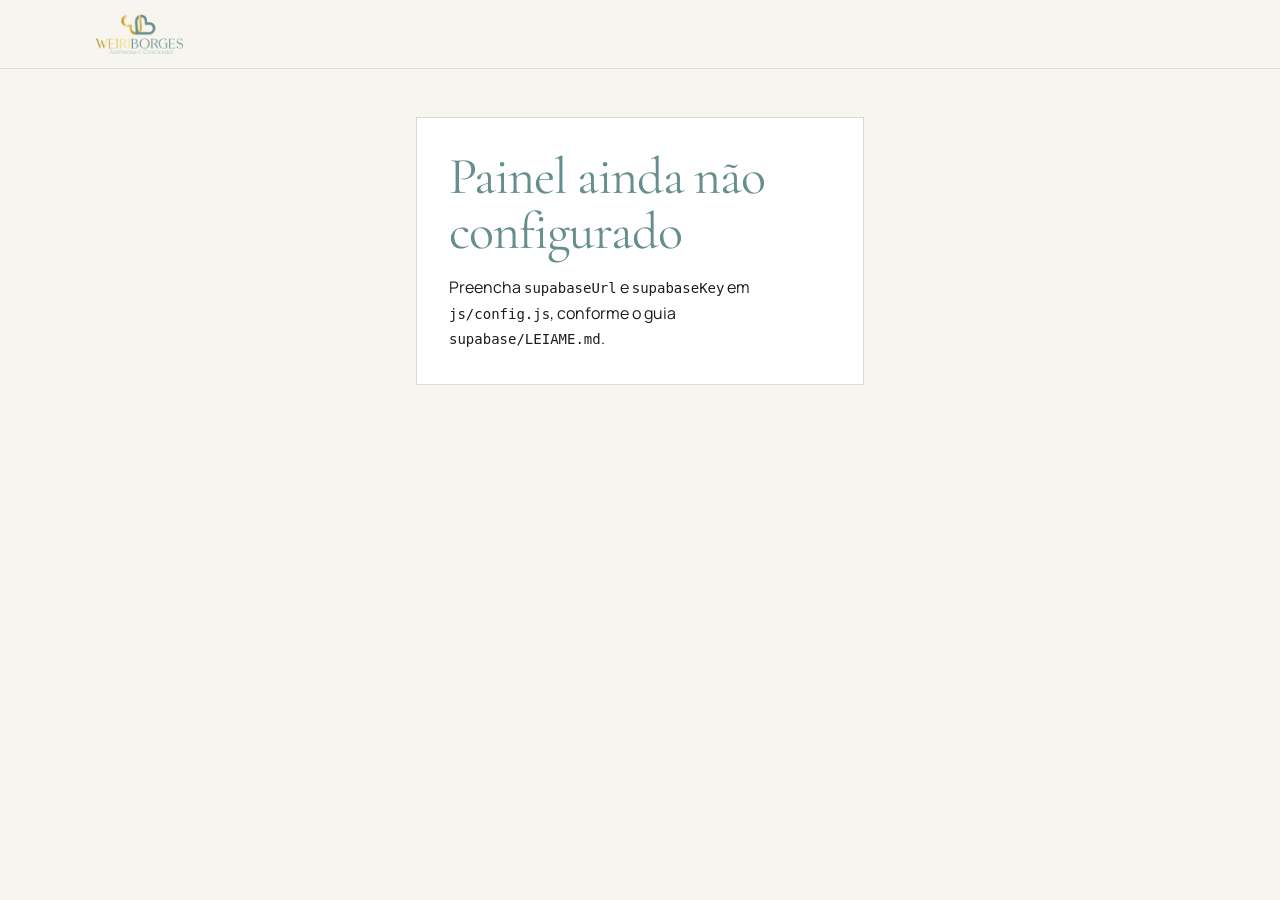
==== admin/index.html @ 5cbb39d7 "Logos e fotos definitivas, WhatsApp, destaque Ao vivo e painel /admin/ - Logotipos e fotografias def" ====
<!doctype html>
<html lang="pt-BR">
  <head>
    <meta charset="utf-8">
    <meta name="viewport" content="width=device-width, initial-scale=1">
    <meta http-equiv="Content-Security-Policy" content="default-src 'none'; script-src 'self'; style-src 'self'; img-src 'self'; font-src 'self'; connect-src https://*.supabase.co; object-src 'none'; base-uri 'none'; form-action 'none'">
    <meta name="robots" content="noindex, nofollow">
    <meta name="referrer" content="no-referrer">
    <meta name="theme-color" content="#668E8D">
    <title>Painel | Weiri Borges</title>
    <link rel="icon" href="../assets/icons/favicon.svg" type="image/svg+xml" sizes="any">
    <link rel="stylesheet" href="admin.css">
    <script src="../js/config.js" defer></script>
    <script src="vendor/supabase-js-2.117.2.min.js" defer></script>
    <script src="admin.js" defer></script>
  </head>
  <body>
    <a class="skip-link" href="#conteudo">Pular para o conteúdo</a>
    <header class="admin-header">
      <div class="admin-container admin-header__layout">
        <a class="admin-brand" href="../" aria-label="Ir para o site Weiri Borges">
          <img src="../assets/images/web/logo1.png" width="393" height="180" alt="" decoding="async">
        </a>
        <div class="admin-account" hidden>
          <span class="admin-account__email" id="admin-email"></span>
          <button class="admin-link-button" type="button" id="botao-sair">Sair</button>
        </div>
      </div>
    </header>

    <main id="conteudo" class="admin-container admin-main" tabindex="-1">
      <noscript><p class="admin-card">Ative o JavaScript para usar o painel.</p></noscript>

      <section class="admin-view" data-view="loading" aria-label="Carregando">
        <p class="admin-loading"><span class="admin-spinner" aria-hidden="true"></span>Carregando…</p>
      </section>

      <section class="admin-view admin-card admin-card--narrow" data-view="config" aria-labelledby="config-titulo" hidden>
        <h1 id="config-titulo">Painel ainda não configurado</h1>
        <p>Preencha <code>supabaseUrl</code> e <code>supabaseKey</code> em <code>js/config.js</code>, conforme o guia <code>supabase/LEIAME.md</code>.</p>
      </section>

      <section class="admin-view admin-card admin-card--narrow" data-view="signup" aria-labelledby="cadastro-titulo" hidden>
        <p class="admin-eyebrow">Primeiro acesso</p>
        <h1 id="cadastro-titulo">Criar cadastro</h1>
        <p class="admin-hint">Este cadastro é feito uma única vez e será a conta administradora do site. Depois dele, o painel passa a pedir apenas o login.</p>
        <form id="form-cadastro" class="admin-form" novalidate>
          <div class="admin-field">
            <label for="cadastro-email">E-mail</label>
            <input id="cadastro-email" name="email" type="email" autocomplete="username" inputmode="email" required maxlength="254" aria-describedby="cadastro-email-erro">
            <p class="admin-error" id="cadastro-email-erro"></p>
          </div>
          <div class="admin-field">
            <label for="cadastro-senha">Senha</label>
            <div class="admin-password">
              <input id="cadastro-senha" name="password" type="password" autocomplete="new-password" required minlength="8" maxlength="72" aria-describedby="cadastro-senha-ajuda cadastro-senha-erro">
              <button class="admin-link-button" type="button" data-toggle-password="cadastro-senha" aria-controls="cadastro-senha" aria-pressed="false">Mostrar</button>
            </div>
            <p class="admin-hint" id="cadastro-senha-ajuda">Mínimo de 8 caracteres.</p>
            <p class="admin-error" id="cadastro-senha-erro"></p>
          </div>
          <div class="admin-field">
            <label for="cadastro-confirmar">Confirmar senha</label>
            <input id="cadastro-confirmar" name="confirm" type="password" autocomplete="new-password" required maxlength="72" aria-describedby="cadastro-confirmar-erro">
            <p class="admin-error" id="cadastro-confirmar-erro"></p>
          </div>
          <button class="admin-button" type="submit">Criar cadastro</button>
          <p class="admin-status" id="cadastro-status" role="status" aria-live="polite"></p>
        </form>
      </section>

      <section class="admin-view admin-card admin-card--narrow" data-view="login" aria-labelledby="login-titulo" hidden>
        <p class="admin-eyebrow">Painel administrativo</p>
        <h1 id="login-titulo">Entrar</h1>
        <form id="form-login" class="admin-form" novalidate>
          <div class="admin-field">
            <label for="login-email">E-mail</label>
            <input id="login-email" name="email" type="email" autocomplete="username" inputmode="email" required maxlength="254">
          </div>
          <div class="admin-field">
            <label for="login-senha">Senha</label>
            <div class="admin-password">
              <input id="login-senha" name="password" type="password" autocomplete="current-password" required maxlength="200">
              <button class="admin-link-button" type="button" data-toggle-password="login-senha" aria-controls="login-senha" aria-pressed="false">Mostrar</button>
            </div>
          </div>
          <button class="admin-button" type="submit">Entrar</button>
          <p class="admin-status" id="login-status" role="status" aria-live="polite"></p>
        </form>
      </section>

      <section class="admin-view admin-card admin-card--narrow" data-view="denied" aria-labelledby="negado-titulo" hidden>
        <h1 id="negado-titulo">Acesso não autorizado</h1>
        <p>Esta conta entrou corretamente, mas não tem permissão para editar o site.</p>
        <button class="admin-button admin-button--ghost" type="button" data-sign-out>Sair e usar outra conta</button>
      </section>

      <section class="admin-view" data-view="panel" aria-labelledby="painel-titulo" hidden>
        <div class="admin-intro">
          <p class="admin-eyebrow">Banner principal</p>
          <h1 id="painel-titulo" tabindex="-1">Transmissão ao vivo</h1>
        </div>

        <div class="admin-card admin-summary" aria-live="polite">
          <div>
            <p class="admin-pill" id="situacao" data-active="false"><span class="admin-pill__dot" aria-hidden="true"></span><span id="situacao-texto">Fora do ar</span></p>
            <p class="admin-summary__meta" id="atualizado-em"></p>
          </div>
          <button class="admin-button" type="button" id="botao-alternar">Publicar agora</button>
        </div>

        <div class="admin-grid">
          <form id="form-live" class="admin-card admin-form" novalidate aria-labelledby="form-live-titulo">
            <h2 id="form-live-titulo">Dados da transmissão</h2>
            <div class="admin-field">
              <label for="live-titulo">Título <span aria-hidden="true">*</span></label>
              <input id="live-titulo" name="title" type="text" maxlength="80" autocomplete="off" required aria-describedby="live-titulo-ajuda live-titulo-erro">
              <p class="admin-hint" id="live-titulo-ajuda">Ex.: Cerimônia de casamento. Até 80 caracteres.</p>
              <p class="admin-error" id="live-titulo-erro"></p>
            </div>
            <div class="admin-field">
              <label for="live-descricao">Descrição curta</label>
              <textarea id="live-descricao" name="description" rows="3" maxlength="200" autocomplete="off" aria-describedby="live-descricao-ajuda live-descricao-erro"></textarea>
              <p class="admin-hint" id="live-descricao-ajuda">Ex.: Acompanhe esse momento especial ao vivo. Até 200 caracteres.</p>
              <p class="admin-error" id="live-descricao-erro"></p>
            </div>
            <div class="admin-field">
              <label for="live-url">Link da transmissão <span aria-hidden="true">*</span></label>
              <input id="live-url" name="url" type="url" inputmode="url" maxlength="500" autocomplete="off" spellcheck="false" placeholder="https://www.youtube.com/live/..." required aria-describedby="live-url-ajuda live-url-erro">
              <p class="admin-hint" id="live-url-ajuda">Cole o link do YouTube, Instagram ou outra plataforma. Precisa começar com https://</p>
              <p class="admin-error" id="live-url-erro"></p>
            </div>
            <div class="admin-field">
              <label for="live-botao">Texto do botão <span aria-hidden="true">*</span></label>
              <input id="live-botao" name="button_text" type="text" maxlength="40" autocomplete="off" required aria-describedby="live-botao-ajuda live-botao-erro">
              <p class="admin-hint" id="live-botao-ajuda">Ex.: Assistir à cerimônia. Até 40 caracteres.</p>
              <p class="admin-error" id="live-botao-erro"></p>
            </div>
            <div class="admin-switch">
              <input id="live-ativa" name="is_active" type="checkbox" role="switch" aria-describedby="live-ativa-ajuda">
              <label for="live-ativa">Exibir no site</label>
              <p class="admin-hint" id="live-ativa-ajuda">Ligado: o destaque aparece no banner após salvar. Desligado: fica oculto.</p>
            </div>
            <div class="admin-actions">
              <button class="admin-button" type="submit" id="botao-salvar">Salvar alterações</button>
              <p class="admin-dirty" id="aviso-alteracoes" hidden>Há alterações não salvas.</p>
            </div>
          </form>

          <div class="admin-preview">
            <h2 class="admin-preview__title">Prévia no banner</h2>
            <p class="admin-hint" id="previa-aviso"></p>
            <div class="admin-preview__stage">
              <aside class="hero-live" aria-label="Prévia da transmissão ao vivo">
                <p class="hero-live__badge"><span class="hero-live__dot" aria-hidden="true"></span>Ao vivo</p>
                <div class="hero-live__body">
                  <p class="hero-live__title" id="previa-titulo"></p>
                  <p class="hero-live__text" id="previa-descricao"></p>
                </div>
                <a class="hero-live__link" id="previa-link" target="_blank" rel="noopener noreferrer"><span id="previa-botao"></span> <span aria-hidden="true">↗</span><span class="visually-hidden"> (abre em nova aba)</span></a>
              </aside>
            </div>
            <a class="admin-link" href="../" target="_blank" rel="noopener">Ver o site <span aria-hidden="true">↗</span><span class="visually-hidden"> (abre em nova aba)</span></a>
          </div>
        </div>
      </section>

      <p class="admin-status admin-status--global" id="admin-status" role="status" aria-live="polite"></p>
    </main>
  </body>
</html>
---- admin/admin.css ----
/* Painel administrativo — mesma identidade do site (fontes, cores e dourado). */
@font-face { font-family: "Cormorant Garamond"; src: url("../assets/fonts/cormorant-regular.ttf") format("truetype"); font-weight: 400; font-style: normal; font-display: swap; }
@font-face { font-family: "Cormorant Garamond"; src: url("../assets/fonts/cormorant-italic.ttf") format("truetype"); font-weight: 400; font-style: italic; font-display: swap; }
@font-face { font-family: "Manrope"; src: url("../assets/fonts/manrope-regular.ttf") format("truetype"); font-weight: 400 500; font-style: normal; font-display: swap; }
@font-face { font-family: "Manrope"; src: url("../assets/fonts/manrope-semibold.ttf") format("truetype"); font-weight: 600 700; font-style: normal; font-display: swap; }

:root {
  color-scheme: light;
  --color-brand: #668e8d;
  --color-background: #f7f5f0;
  --color-text: #1d1d1b;
  --color-white: #ffffff;
  --color-muted: #595953;
  --color-action: #365958;
  --color-border: #dedbd3;
  --color-error: #922f2f;
  --gold: #d3b47f;
  --font-body: "Manrope", system-ui, -apple-system, BlinkMacSystemFont, "Segoe UI", sans-serif;
  --font-heading: "Cormorant Garamond", Georgia, "Times New Roman", serif;
  --gutter: 1rem;
  --radius: 0.25rem;
  --transition: 160ms ease;
}

*, *::before, *::after { box-sizing: border-box; }
body, h1, h2, p { margin: 0; }
[hidden] { display: none !important; }
img { display: block; max-width: 100%; height: auto; }
button, input, textarea { font: inherit; }
button { cursor: pointer; }
body {
  min-height: 100vh;
  min-height: 100svh;
  background: var(--color-background);
  color: var(--color-text);
  font-family: var(--font-body);
  font-size: 1rem;
  line-height: 1.6;
  overflow-wrap: break-word;
  overflow-x: clip;
}
h1, h2 { color: var(--color-brand); font-family: var(--font-heading); font-weight: 400; line-height: 1.05; letter-spacing: -0.02em; }
h1 { font-size: clamp(2.25rem, 1.5rem + 3vw, 3.25rem); }
h1:focus { outline: none; }
h2 { font-size: clamp(1.5rem, 1.2rem + 1vw, 1.875rem); }
a { color: var(--color-action); text-underline-offset: 0.2em; }
code { font-size: 0.875em; overflow-wrap: anywhere; }
:focus-visible { outline: 3px solid var(--color-action); outline-offset: 3px; }
.visually-hidden { position: absolute; width: 1px; height: 1px; padding: 0; margin: -1px; overflow: hidden; clip-path: inset(50%); white-space: nowrap; border: 0; }
.skip-link { position: absolute; z-index: 10; top: 1rem; left: 1rem; padding: 0.75rem 1rem; background: var(--color-white); transform: translateY(calc(-100% - 2rem)); }
.skip-link:focus { transform: none; }

.admin-container { width: min(68rem, calc(100% - 2 * var(--gutter))); margin-inline: auto; }
.admin-header { border-bottom: 1px solid var(--color-border); background: rgba(247, 245, 240, 0.96); }
.admin-header__layout { display: flex; align-items: center; justify-content: space-between; gap: 1rem; min-height: 4.25rem; padding-block: 0.625rem; }
.admin-brand { display: inline-flex; align-items: center; min-height: 2.75rem; }
.admin-brand img { width: auto; height: 2.5rem; max-width: 48vw; object-fit: contain; object-position: left center; }
.admin-account { display: flex; align-items: center; gap: 0.75rem; min-width: 0; font-size: 0.8125rem; }
.admin-account__email { min-width: 0; overflow: hidden; color: var(--color-muted); text-overflow: ellipsis; white-space: nowrap; }
.admin-main { padding-block: clamp(1.5rem, 4vw, 3rem) 4rem; }

.admin-card { padding: clamp(1.25rem, 4vw, 2rem); border: 1px solid var(--color-border); background: var(--color-white); }
.admin-card--narrow { max-width: 28rem; margin-inline: auto; }
.admin-card > * + * { margin-block-start: 1rem; }
.admin-eyebrow { color: var(--color-action); font-size: 0.6875rem; font-weight: 600; letter-spacing: 0.22em; text-transform: uppercase; }
.admin-eyebrow + h1 { margin-block-start: 0.375rem; }
.admin-intro { margin-block-end: 1.5rem; }

.admin-loading { display: flex; align-items: center; justify-content: center; gap: 0.75rem; padding-block: 4rem; color: var(--color-muted); }
.admin-spinner { width: 1.125rem; height: 1.125rem; border: 2px solid var(--color-border); border-top-color: var(--color-brand); border-radius: 50%; animation: admin-spin 800ms linear infinite; }
@keyframes admin-spin { to { transform: rotate(360deg); } }

/* Formulários */
.admin-form { display: grid; gap: 1.25rem; }
.admin-form > * + * { margin-block-start: 0; }
.admin-field { display: grid; gap: 0.375rem; min-width: 0; }
.admin-field label, .admin-switch label { font-size: 0.875rem; font-weight: 600; }
.admin-field input, .admin-field textarea {
  width: 100%;
  min-width: 0;
  min-height: 3rem;
  padding: 0.75rem;
  border: 1px solid #76766f;
  border-radius: var(--radius);
  background: var(--color-white);
  color: var(--color-text);
  font-size: 1rem; /* 16px evita zoom automático no iPhone. */
}
.admin-field textarea { resize: vertical; min-height: 5.5rem; }
.admin-field [aria-invalid="true"] { border-color: var(--color-error); }
.admin-hint { color: var(--color-muted); font-size: 0.8125rem; }
.admin-error { color: var(--color-error); font-size: 0.8125rem; }
.admin-error:empty { display: none; }
.admin-password { position: relative; }
.admin-password input { padding-inline-end: 5.5rem; }
.admin-password .admin-link-button { position: absolute; top: 50%; right: 0.25rem; transform: translateY(-50%); }

.admin-switch { display: grid; grid-template-columns: auto minmax(0, 1fr); align-items: center; column-gap: 0.875rem; row-gap: 0.25rem; padding: 1rem; border: 1px solid var(--color-border); background: var(--color-background); }
.admin-switch .admin-hint { grid-column: 1 / -1; }
.admin-switch input { appearance: none; position: relative; width: 3rem; height: 1.75rem; margin: 0; border: 1px solid #76766f; border-radius: 999px; background: #e9e6df; cursor: pointer; transition: background-color var(--transition), border-color var(--transition); }
.admin-switch input::before { content: ""; position: absolute; top: 0.1875rem; left: 0.1875rem; width: 1.25rem; height: 1.25rem; border-radius: 50%; background: var(--color-white); box-shadow: 0 1px 2px rgba(0, 0, 0, 0.25); transition: transform var(--transition); }
.admin-switch input:checked { border-color: var(--color-action); background: var(--color-action); }
.admin-switch input:checked::before { transform: translateX(1.25rem); }
.admin-switch label { cursor: pointer; }

/* Botões */
.admin-button {
  display: inline-flex;
  align-items: center;
  justify-content: center;
  min-height: 3rem;
  padding: 0.75rem 1.5rem;
  border: 1px solid var(--color-action);
  border-radius: var(--radius);
  background: var(--color-action);
  color: var(--color-white);
  font-size: 0.75rem;
  font-weight: 600;
  letter-spacing: 0.12em;
  text-transform: uppercase;
  transition: background-color var(--transition), color var(--transition);
}
.admin-button:hover { background: var(--color-brand); border-color: var(--color-brand); }
.admin-button:disabled { opacity: 0.6; cursor: progress; }
.admin-button--ghost { background: transparent; color: var(--color-action); }
.admin-button--ghost:hover { background: var(--color-background); color: var(--color-action); border-color: var(--color-action); }
.admin-link-button { min-height: 2.75rem; padding: 0.5rem 0.75rem; border: 0; background: transparent; color: var(--color-action); font-size: 0.8125rem; font-weight: 600; text-decoration: underline; text-underline-offset: 0.2em; }
.admin-link { display: inline-flex; align-items: center; gap: 0.5rem; min-height: 2.75rem; font-size: 0.75rem; font-weight: 600; letter-spacing: 0.12em; text-transform: uppercase; }
.admin-actions { display: flex; flex-wrap: wrap; align-items: center; gap: 0.75rem 1rem; }
.admin-dirty { color: var(--color-action); font-size: 0.8125rem; font-style: italic; }

/* Mensagens */
.admin-status { font-size: 0.875rem; }
.admin-status:empty { display: none; }
.admin-status[data-state="error"] { color: var(--color-error); }
.admin-status[data-state="success"] { color: var(--color-action); }
.admin-status--global { position: sticky; bottom: 1rem; z-index: 5; max-width: 40rem; margin: 1.5rem auto 0; padding: 0.875rem 1rem; border: 1px solid var(--color-border); border-inline-start: 3px solid var(--color-action); background: var(--color-white); box-shadow: 0 4px 18px rgba(29, 29, 27, 0.08); }
.admin-status--global[data-state="error"] { border-inline-start-color: var(--color-error); }
.admin-status--global[data-state="loading"] { color: var(--color-muted); }

/* Situação atual */
.admin-summary { display: flex; flex-wrap: wrap; align-items: center; justify-content: space-between; gap: 1rem; margin-block-end: 1.5rem; }
.admin-summary > * + * { margin-block-start: 0; }
.admin-pill { display: inline-flex; align-items: center; gap: 0.5rem; font-weight: 600; }
.admin-pill__dot { width: 0.625rem; height: 0.625rem; border-radius: 50%; background: #9d9d95; }
.admin-pill[data-active="true"] { color: var(--color-action); }
.admin-pill[data-active="true"] .admin-pill__dot { background: #a8473b; }
.admin-summary__meta { margin-block-start: 0.25rem; color: var(--color-muted); font-size: 0.8125rem; }

.admin-grid { display: grid; gap: 1.5rem; align-items: start; }
.admin-preview { display: grid; gap: 0.75rem; min-width: 0; }
.admin-preview__title { font-size: 1.375rem; }
.admin-preview__stage { padding: clamp(1rem, 4vw, 1.75rem); border: 1px dashed var(--color-border); background: var(--color-background); }
.admin-preview__stage[data-active="false"] .hero-live { opacity: 0.55; }
@media (min-width: 56rem) {
  .admin-grid { grid-template-columns: minmax(0, 1.15fr) minmax(0, 1fr); }
  .admin-preview { position: sticky; top: 1.5rem; }
}
@media (min-width: 48rem) {
  :root { --gutter: 2rem; }
}

/* Bloco "Ao vivo" — cópia fiel do estilo usado no banner do site (css/style.css). */
.hero-live { display: grid; grid-template-columns: minmax(0, 1fr); gap: 0.5rem; max-width: 32rem; padding: 0.875rem 1.125rem; border: 1px solid var(--color-border); border-inline-start: 2px solid var(--gold); background: rgba(255, 255, 255, 0.72); line-height: 1.5; }
.hero-live__badge { display: inline-flex; align-items: center; gap: 0.5rem; color: var(--color-action); font-size: 0.625rem; font-weight: 600; letter-spacing: 0.22em; text-transform: uppercase; }
.hero-live__dot { width: 0.4375rem; height: 0.4375rem; border-radius: 50%; background: #a8473b; }
.hero-live__body { min-width: 0; }
.hero-live__title { color: var(--color-brand); font-family: var(--font-heading); font-size: clamp(1.25rem, 1rem + 0.6vw, 1.5rem); line-height: 1.15; letter-spacing: -0.015em; }
.hero-live__text { max-width: 44ch; margin-block-start: 0.25rem; color: var(--color-muted); font-size: 0.875rem; }
.hero-live__link { display: inline-flex; align-items: center; gap: 0.75rem; justify-self: start; min-height: 2.75rem; color: var(--color-action); font-size: 0.6875rem; font-weight: 600; letter-spacing: 0.14em; text-transform: uppercase; text-decoration-thickness: 1px; text-underline-offset: 0.5em; }
@media (min-width: 30rem) {
  .hero-live { grid-template-columns: minmax(0, 1fr) auto; column-gap: 1.5rem; align-items: end; }
  .hero-live__badge { grid-column: 1 / -1; }
  .hero-live__link { justify-self: end; }
}

@media (prefers-reduced-motion: reduce) {
  *, *::before, *::after { animation: none !important; transition: none !important; }
}
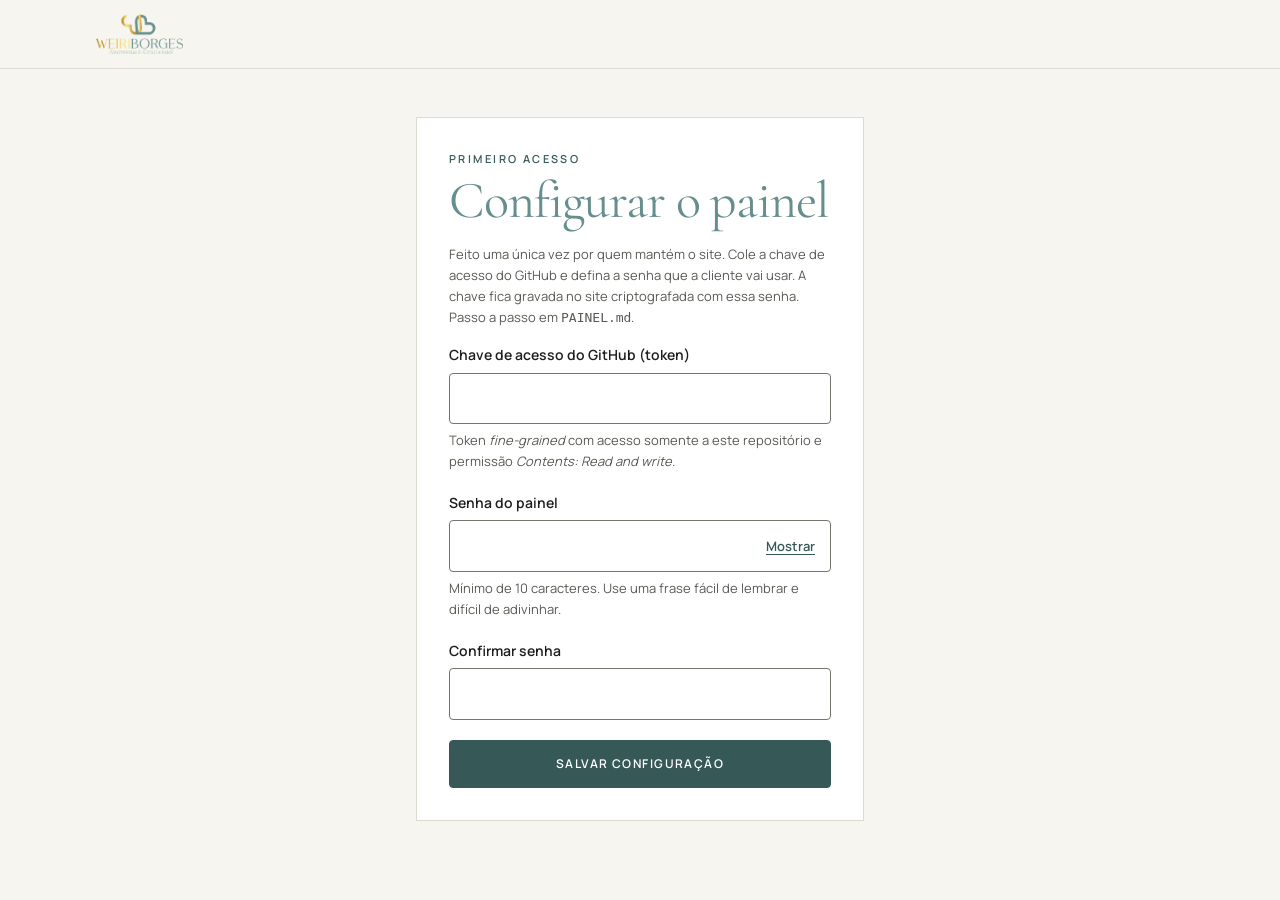
==== commit 067b0bf5: "Painel /admin/ sem backend: link da live gravado em data/live.json - Remove o Supabase (cliente, SQL" ====
--- a/admin/index.html
+++ b/admin/index.html
@@ -3,7 +3,7 @@
   <head>
     <meta charset="utf-8">
     <meta name="viewport" content="width=device-width, initial-scale=1">
-    <meta http-equiv="Content-Security-Policy" content="default-src 'none'; script-src 'self'; style-src 'self'; img-src 'self'; font-src 'self'; connect-src https://*.supabase.co; object-src 'none'; base-uri 'none'; form-action 'none'">
+    <meta http-equiv="Content-Security-Policy" content="default-src 'none'; script-src 'self'; style-src 'self'; img-src 'self'; font-src 'self'; connect-src 'self' https://api.github.com; object-src 'none'; base-uri 'none'; form-action 'none'">
     <meta name="robots" content="noindex, nofollow">
     <meta name="referrer" content="no-referrer">
     <meta name="theme-color" content="#668E8D">
@@ -11,7 +11,6 @@
     <link rel="icon" href="../assets/icons/favicon.svg" type="image/svg+xml" sizes="any">
     <link rel="stylesheet" href="admin.css">
     <script src="../js/config.js" defer></script>
-    <script src="vendor/supabase-js-2.117.2.min.js" defer></script>
     <script src="admin.js" defer></script>
   </head>
   <body>
@@ -22,7 +21,6 @@
           <img src="../assets/images/web/logo1.png" width="393" height="180" alt="" decoding="async">
         </a>
         <div class="admin-account" hidden>
-          <span class="admin-account__email" id="admin-email"></span>
           <button class="admin-link-button" type="button" id="botao-sair">Sair</button>
         </div>
       </div>
@@ -35,48 +33,41 @@
         <p class="admin-loading"><span class="admin-spinner" aria-hidden="true"></span>Carregando…</p>
       </section>
 
-      <section class="admin-view admin-card admin-card--narrow" data-view="config" aria-labelledby="config-titulo" hidden>
-        <h1 id="config-titulo">Painel ainda não configurado</h1>
-        <p>Preencha <code>supabaseUrl</code> e <code>supabaseKey</code> em <code>js/config.js</code>, conforme o guia <code>supabase/LEIAME.md</code>.</p>
-      </section>
-
-      <section class="admin-view admin-card admin-card--narrow" data-view="signup" aria-labelledby="cadastro-titulo" hidden>
+      <section class="admin-view admin-card admin-card--narrow" data-view="setup" aria-labelledby="setup-titulo" hidden>
         <p class="admin-eyebrow">Primeiro acesso</p>
-        <h1 id="cadastro-titulo">Criar cadastro</h1>
-        <p class="admin-hint">Este cadastro é feito uma única vez e será a conta administradora do site. Depois dele, o painel passa a pedir apenas o login.</p>
-        <form id="form-cadastro" class="admin-form" novalidate>
+        <h1 id="setup-titulo">Configurar o painel</h1>
+        <p class="admin-hint">Feito uma única vez por quem mantém o site. Cole a chave de acesso do GitHub e defina a senha que a cliente vai usar. A chave fica gravada no site criptografada com essa senha. Passo a passo em <code>PAINEL.md</code>.</p>
+        <form id="form-setup" class="admin-form" novalidate>
           <div class="admin-field">
-            <label for="cadastro-email">E-mail</label>
-            <input id="cadastro-email" name="email" type="email" autocomplete="username" inputmode="email" required maxlength="254" aria-describedby="cadastro-email-erro">
-            <p class="admin-error" id="cadastro-email-erro"></p>
+            <label for="setup-token">Chave de acesso do GitHub (token)</label>
+            <input id="setup-token" name="token" type="password" autocomplete="off" spellcheck="false" required maxlength="300" aria-describedby="setup-token-ajuda setup-token-erro">
+            <p class="admin-hint" id="setup-token-ajuda">Token <em>fine-grained</em> com acesso somente a este repositório e permissão <em>Contents: Read and write</em>.</p>
+            <p class="admin-error" id="setup-token-erro"></p>
           </div>
           <div class="admin-field">
-            <label for="cadastro-senha">Senha</label>
+            <label for="setup-senha">Senha do painel</label>
             <div class="admin-password">
-              <input id="cadastro-senha" name="password" type="password" autocomplete="new-password" required minlength="8" maxlength="72" aria-describedby="cadastro-senha-ajuda cadastro-senha-erro">
-              <button class="admin-link-button" type="button" data-toggle-password="cadastro-senha" aria-controls="cadastro-senha" aria-pressed="false">Mostrar</button>
+              <input id="setup-senha" name="password" type="password" autocomplete="new-password" required minlength="10" maxlength="200" aria-describedby="setup-senha-ajuda setup-senha-erro">
+              <button class="admin-link-button" type="button" data-toggle-password="setup-senha" aria-controls="setup-senha" aria-pressed="false">Mostrar</button>
             </div>
-            <p class="admin-hint" id="cadastro-senha-ajuda">Mínimo de 8 caracteres.</p>
-            <p class="admin-error" id="cadastro-senha-erro"></p>
+            <p class="admin-hint" id="setup-senha-ajuda">Mínimo de 10 caracteres. Use uma frase fácil de lembrar e difícil de adivinhar.</p>
+            <p class="admin-error" id="setup-senha-erro"></p>
           </div>
           <div class="admin-field">
-            <label for="cadastro-confirmar">Confirmar senha</label>
-            <input id="cadastro-confirmar" name="confirm" type="password" autocomplete="new-password" required maxlength="72" aria-describedby="cadastro-confirmar-erro">
-            <p class="admin-error" id="cadastro-confirmar-erro"></p>
+            <label for="setup-confirmar">Confirmar senha</label>
+            <input id="setup-confirmar" name="confirm" type="password" autocomplete="new-password" required maxlength="200" aria-describedby="setup-confirmar-erro">
+            <p class="admin-error" id="setup-confirmar-erro"></p>
           </div>
-          <button class="admin-button" type="submit">Criar cadastro</button>
-          <p class="admin-status" id="cadastro-status" role="status" aria-live="polite"></p>
+          <button class="admin-button" type="submit">Salvar configuração</button>
+          <p class="admin-status" id="setup-status" role="status" aria-live="polite"></p>
         </form>
+        <button class="admin-link-button" type="button" data-show-view="login" id="voltar-login" hidden>Voltar ao login</button>
       </section>
 
       <section class="admin-view admin-card admin-card--narrow" data-view="login" aria-labelledby="login-titulo" hidden>
         <p class="admin-eyebrow">Painel administrativo</p>
         <h1 id="login-titulo">Entrar</h1>
         <form id="form-login" class="admin-form" novalidate>
-          <div class="admin-field">
-            <label for="login-email">E-mail</label>
-            <input id="login-email" name="email" type="email" autocomplete="username" inputmode="email" required maxlength="254">
-          </div>
           <div class="admin-field">
             <label for="login-senha">Senha</label>
             <div class="admin-password">
@@ -87,12 +78,7 @@
           <button class="admin-button" type="submit">Entrar</button>
           <p class="admin-status" id="login-status" role="status" aria-live="polite"></p>
         </form>
-      </section>
-
-      <section class="admin-view admin-card admin-card--narrow" data-view="denied" aria-labelledby="negado-titulo" hidden>
-        <h1 id="negado-titulo">Acesso não autorizado</h1>
-        <p>Esta conta entrou corretamente, mas não tem permissão para editar o site.</p>
-        <button class="admin-button admin-button--ghost" type="button" data-sign-out>Sair e usar outra conta</button>
+        <button class="admin-link-button admin-subtle" type="button" data-show-view="setup">Reconfigurar acesso</button>
       </section>
 
       <section class="admin-view" data-view="panel" aria-labelledby="painel-titulo" hidden>
@@ -139,7 +125,7 @@
             <div class="admin-switch">
               <input id="live-ativa" name="is_active" type="checkbox" role="switch" aria-describedby="live-ativa-ajuda">
               <label for="live-ativa">Exibir no site</label>
-              <p class="admin-hint" id="live-ativa-ajuda">Ligado: o destaque aparece no banner após salvar. Desligado: fica oculto.</p>
+              <p class="admin-hint" id="live-ativa-ajuda">Ligado: o destaque aparece no banner cerca de 1 minuto após salvar. Desligado: fica oculto.</p>
             </div>
             <div class="admin-actions">
               <button class="admin-button" type="submit" id="botao-salvar">Salvar alterações</button>
@@ -161,6 +147,24 @@
               </aside>
             </div>
             <a class="admin-link" href="../" target="_blank" rel="noopener">Ver o site <span aria-hidden="true">↗</span><span class="visually-hidden"> (abre em nova aba)</span></a>
+
+            <details class="admin-card admin-details">
+              <summary>Trocar a senha do painel</summary>
+              <form id="form-senha" class="admin-form" novalidate>
+                <div class="admin-field">
+                  <label for="nova-senha">Nova senha</label>
+                  <input id="nova-senha" name="password" type="password" autocomplete="new-password" required minlength="10" maxlength="200" aria-describedby="nova-senha-ajuda nova-senha-erro">
+                  <p class="admin-hint" id="nova-senha-ajuda">Mínimo de 10 caracteres.</p>
+                  <p class="admin-error" id="nova-senha-erro"></p>
+                </div>
+                <div class="admin-field">
+                  <label for="nova-confirmar">Confirmar nova senha</label>
+                  <input id="nova-confirmar" name="confirm" type="password" autocomplete="new-password" required maxlength="200" aria-describedby="nova-confirmar-erro">
+                  <p class="admin-error" id="nova-confirmar-erro"></p>
+                </div>
+                <button class="admin-button admin-button--ghost" type="submit">Trocar senha</button>
+              </form>
+            </details>
           </div>
         </div>
       </section>
--- a/admin/admin.css
+++ b/admin/admin.css
@@ -177,3 +177,10 @@
 @media (prefers-reduced-motion: reduce) {
   *, *::before, *::after { animation: none !important; transition: none !important; }
 }
+
+/* Trocar senha e links discretos */
+.admin-details { margin-block-start: 1rem; padding-block: 1rem; }
+.admin-details summary { cursor: pointer; color: var(--color-action); font-size: 0.875rem; font-weight: 600; min-height: 2.75rem; display: flex; align-items: center; }
+.admin-details[open] summary { margin-block-end: 1rem; }
+.admin-subtle { padding-inline: 0; font-weight: 500; color: var(--color-muted); }
+.admin-card code { font-size: 0.8125rem; }
